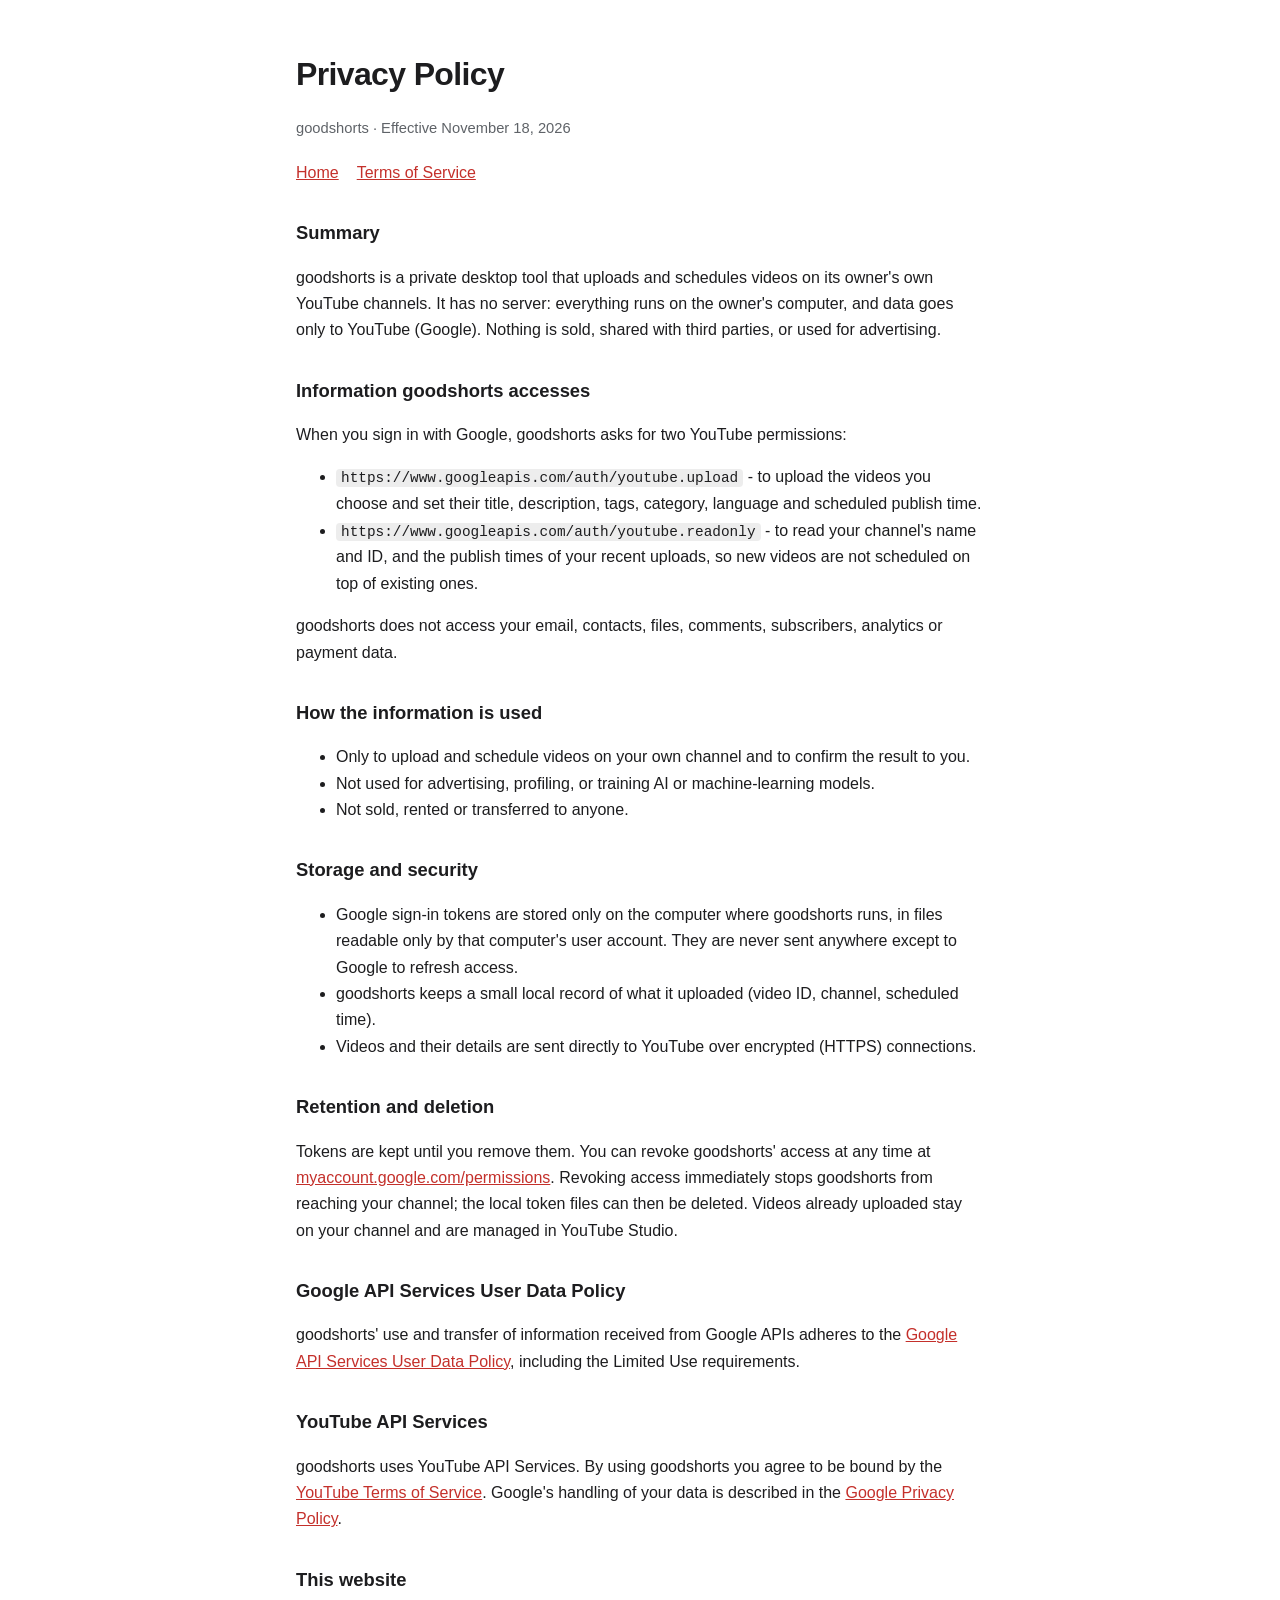
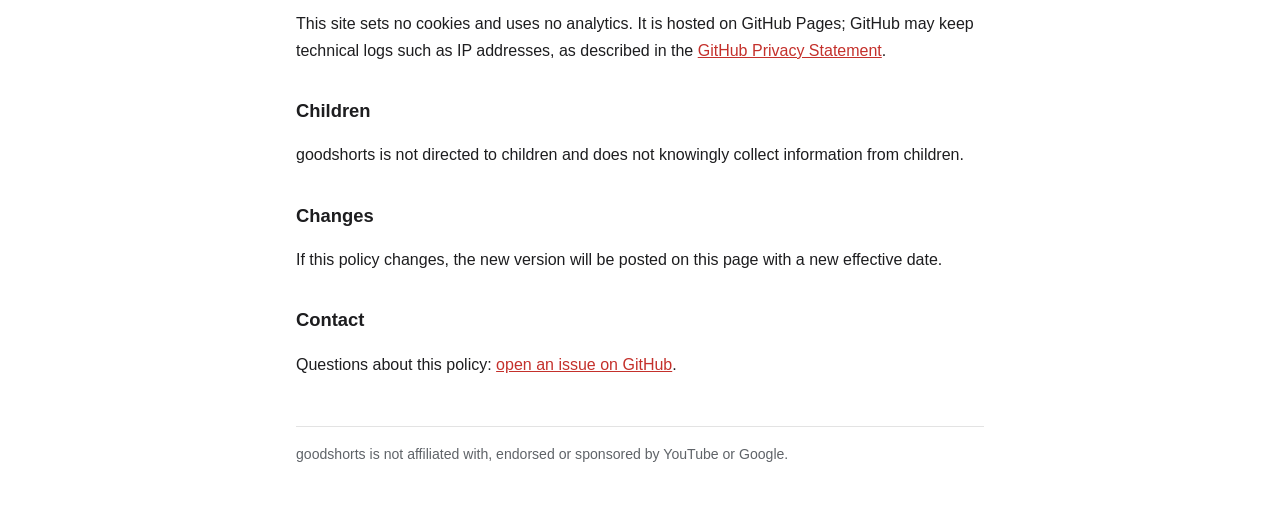
==== privacy.html @ 0dcd6ad3 "goodshorts: home page, privacy policy and terms Co-Authored-By: Claude Opus 5.5 <noreply@anthropic.c" ====
<!doctype html>
<html lang="en">
<head>
<meta charset="utf-8">
<meta name="viewport" content="width=device-width, initial-scale=1">
<title>Privacy Policy - goodshorts</title>
<link rel="stylesheet" href="style.css">
</head>
<body>
<main>
  <h1>Privacy Policy</h1>
  <p class="muted">goodshorts · Effective November 18, 2026</p>
  <nav><a href="index.html">Home</a><a href="terms.html">Terms of Service</a></nav>

  <h2>Summary</h2>
  <p>goodshorts is a private desktop tool that uploads and schedules videos on its owner's own YouTube channels.
     It has no server: everything runs on the owner's computer, and data goes only to YouTube (Google).
     Nothing is sold, shared with third parties, or used for advertising.</p>

  <h2>Information goodshorts accesses</h2>
  <p>When you sign in with Google, goodshorts asks for two YouTube permissions:</p>
  <ul>
    <li><code>https://www.googleapis.com/auth/youtube.upload</code> - to upload the videos you choose and set their
        title, description, tags, category, language and scheduled publish time.</li>
    <li><code>https://www.googleapis.com/auth/youtube.readonly</code> - to read your channel's name and ID, and the
        publish times of your recent uploads, so new videos are not scheduled on top of existing ones.</li>
  </ul>
  <p>goodshorts does not access your email, contacts, files, comments, subscribers, analytics or payment data.</p>

  <h2>How the information is used</h2>
  <ul>
    <li>Only to upload and schedule videos on your own channel and to confirm the result to you.</li>
    <li>Not used for advertising, profiling, or training AI or machine-learning models.</li>
    <li>Not sold, rented or transferred to anyone.</li>
  </ul>

  <h2>Storage and security</h2>
  <ul>
    <li>Google sign-in tokens are stored only on the computer where goodshorts runs, in files readable only by that
        computer's user account. They are never sent anywhere except to Google to refresh access.</li>
    <li>goodshorts keeps a small local record of what it uploaded (video ID, channel, scheduled time).</li>
    <li>Videos and their details are sent directly to YouTube over encrypted (HTTPS) connections.</li>
  </ul>

  <h2>Retention and deletion</h2>
  <p>Tokens are kept until you remove them. You can revoke goodshorts' access at any time at
     <a href="https://myaccount.google.com/permissions">myaccount.google.com/permissions</a>. Revoking access
     immediately stops goodshorts from reaching your channel; the local token files can then be deleted.
     Videos already uploaded stay on your channel and are managed in YouTube Studio.</p>

  <h2>Google API Services User Data Policy</h2>
  <p>goodshorts' use and transfer of information received from Google APIs adheres to the
     <a href="https://developers.google.com/terms/api-services-user-data-policy">Google API Services User Data Policy</a>,
     including the Limited Use requirements.</p>

  <h2>YouTube API Services</h2>
  <p>goodshorts uses YouTube API Services. By using goodshorts you agree to be bound by the
     <a href="https://www.youtube.com/t/terms">YouTube Terms of Service</a>. Google's handling of your data is described
     in the <a href="https://policies.google.com/privacy">Google Privacy Policy</a>.</p>

  <h2>This website</h2>
  <p>This site sets no cookies and uses no analytics. It is hosted on GitHub Pages; GitHub may keep technical logs
     such as IP addresses, as described in the
     <a href="https://docs.github.com/site-policy/privacy-policies/github-general-privacy-statement">GitHub Privacy Statement</a>.</p>

  <h2>Children</h2>
  <p>goodshorts is not directed to children and does not knowingly collect information from children.</p>

  <h2>Changes</h2>
  <p>If this policy changes, the new version will be posted on this page with a new effective date.</p>

  <h2>Contact</h2>
  <p>Questions about this policy: <a href="https://github.com/parkdx07-ux/goodshorts/issues">open an issue on GitHub</a>.</p>

  <footer>goodshorts is not affiliated with, endorsed or sponsored by YouTube or Google.</footer>
</main>
</body>
</html>
---- style.css ----
:root { --bg: #ffffff; --fg: #1d1d1f; --muted: #5f6368; --line: #e3e3e3; --accent: #c4302b; }
@media (prefers-color-scheme: dark) { :root { --bg: #121212; --fg: #ececec; --muted: #a0a0a0; --line: #2c2c2c; --accent: #ff6b5e; } }
* { box-sizing: border-box; }
body { margin: 0; background: var(--bg); color: var(--fg); font: 16px/1.65 -apple-system, BlinkMacSystemFont, "Segoe UI", Roboto, Helvetica, Arial, sans-serif; }
main { max-width: 720px; margin: 0 auto; padding: 48px 16px 64px; }
h1 { font-size: 2rem; margin: 0 0 4px; letter-spacing: -0.02em; }
h1 span { color: var(--accent); }
h2 { font-size: 1.15rem; margin: 32px 0 8px; }
p, li { color: var(--fg); }
.muted { color: var(--muted); font-size: 0.92rem; }
a { color: var(--accent); }
code { font-size: 0.9em; background: color-mix(in srgb, var(--fg) 8%, transparent); padding: 1px 5px; border-radius: 4px; }
nav { display: flex; gap: 18px; flex-wrap: wrap; margin: 20px 0 8px; }
footer { margin-top: 48px; padding-top: 16px; border-top: 1px solid var(--line); color: var(--muted); font-size: 0.88rem; }
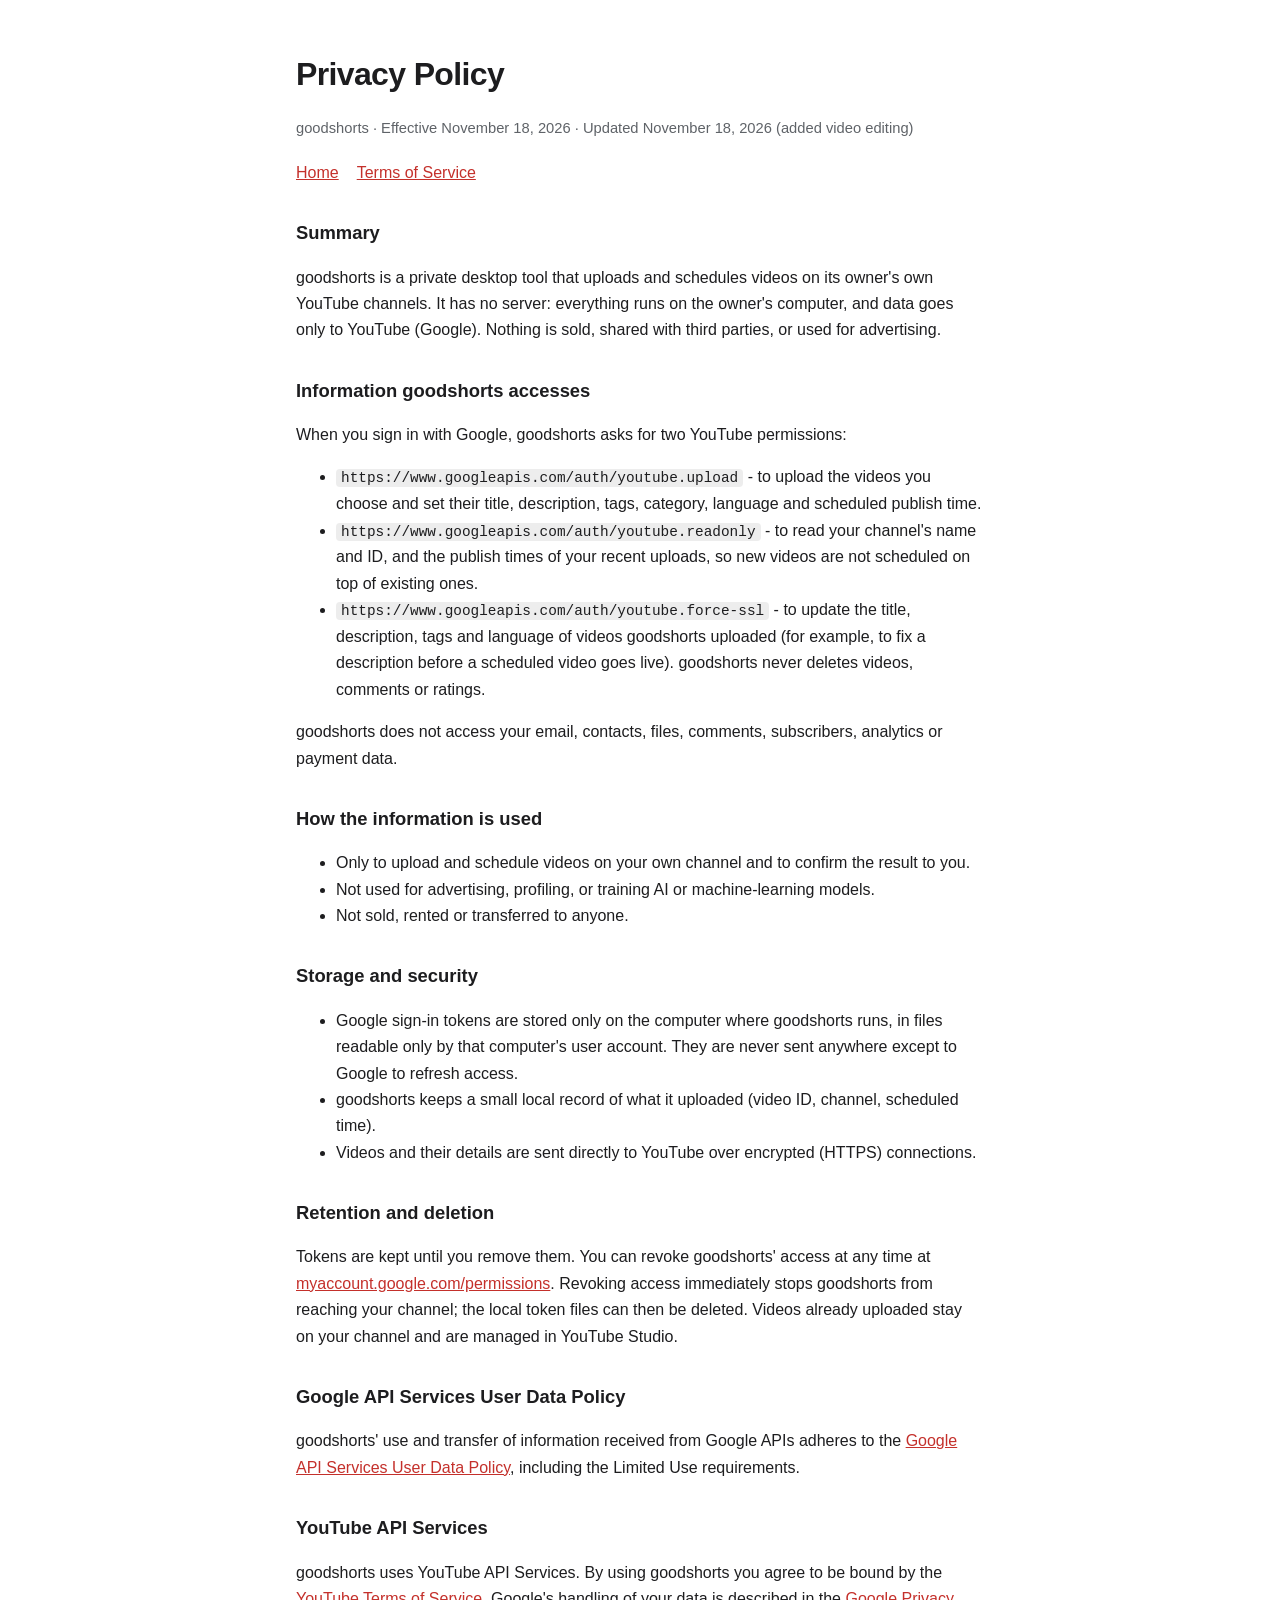
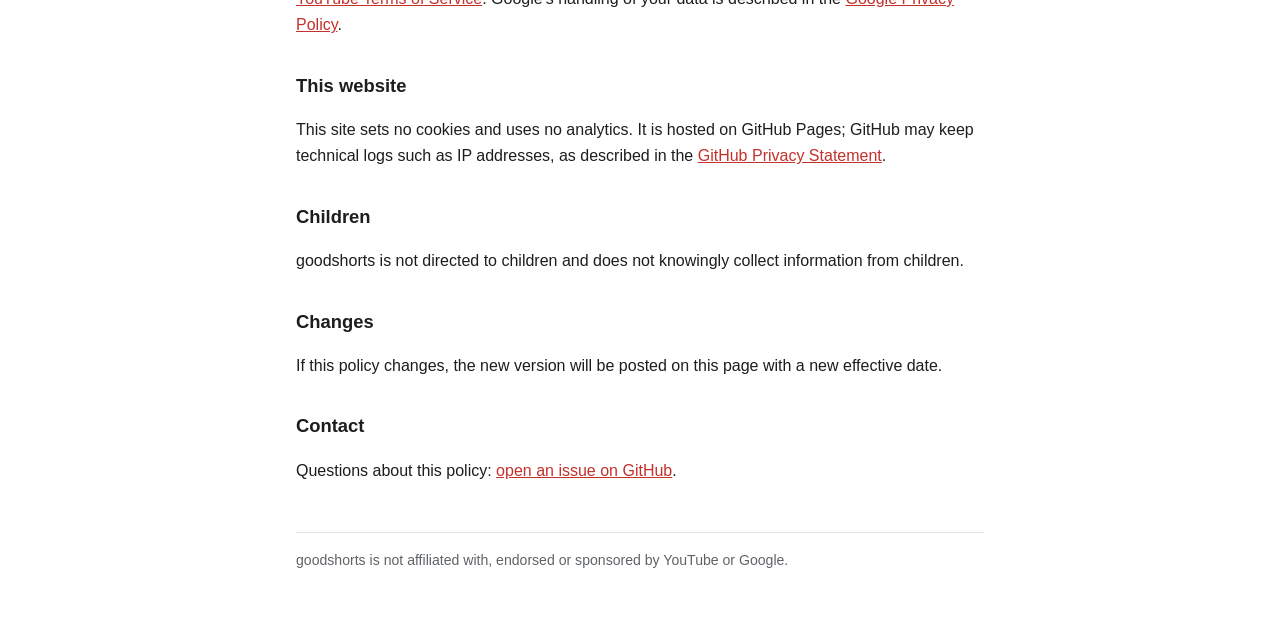
==== commit 96308076: "Privacy policy: add youtube.force-ssl for editing uploaded videos' details Co-Authored-By: Claude Op" ====
--- a/privacy.html
+++ b/privacy.html
@@ -9,7 +9,7 @@
 <body>
 <main>
   <h1>Privacy Policy</h1>
-  <p class="muted">goodshorts · Effective November 18, 2026</p>
+  <p class="muted">goodshorts · Effective November 18, 2026 · Updated November 18, 2026 (added video editing)</p>
   <nav><a href="index.html">Home</a><a href="terms.html">Terms of Service</a></nav>
 
   <h2>Summary</h2>
@@ -24,6 +24,9 @@
         title, description, tags, category, language and scheduled publish time.</li>
     <li><code>https://www.googleapis.com/auth/youtube.readonly</code> - to read your channel's name and ID, and the
         publish times of your recent uploads, so new videos are not scheduled on top of existing ones.</li>
+    <li><code>https://www.googleapis.com/auth/youtube.force-ssl</code> - to update the title, description, tags and
+        language of videos goodshorts uploaded (for example, to fix a description before a scheduled video goes
+        live). goodshorts never deletes videos, comments or ratings.</li>
   </ul>
   <p>goodshorts does not access your email, contacts, files, comments, subscribers, analytics or payment data.</p>
 
